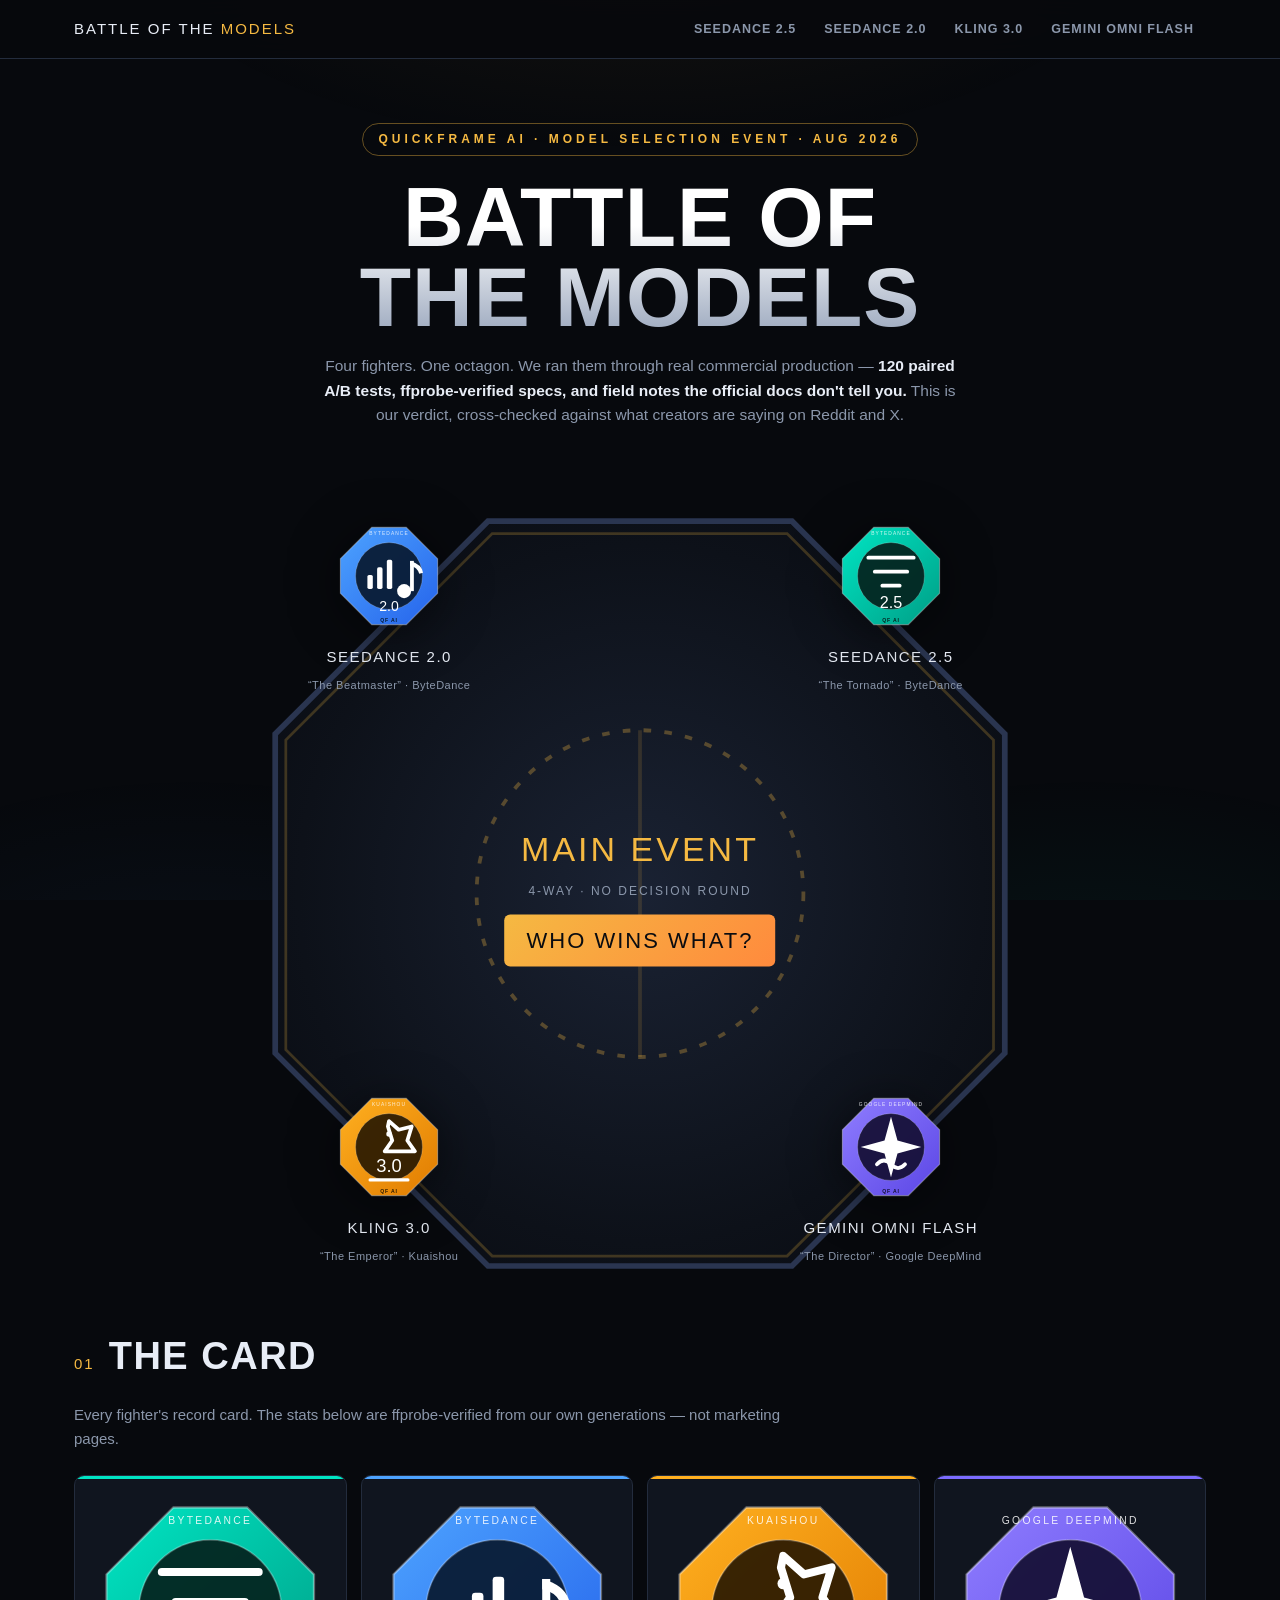
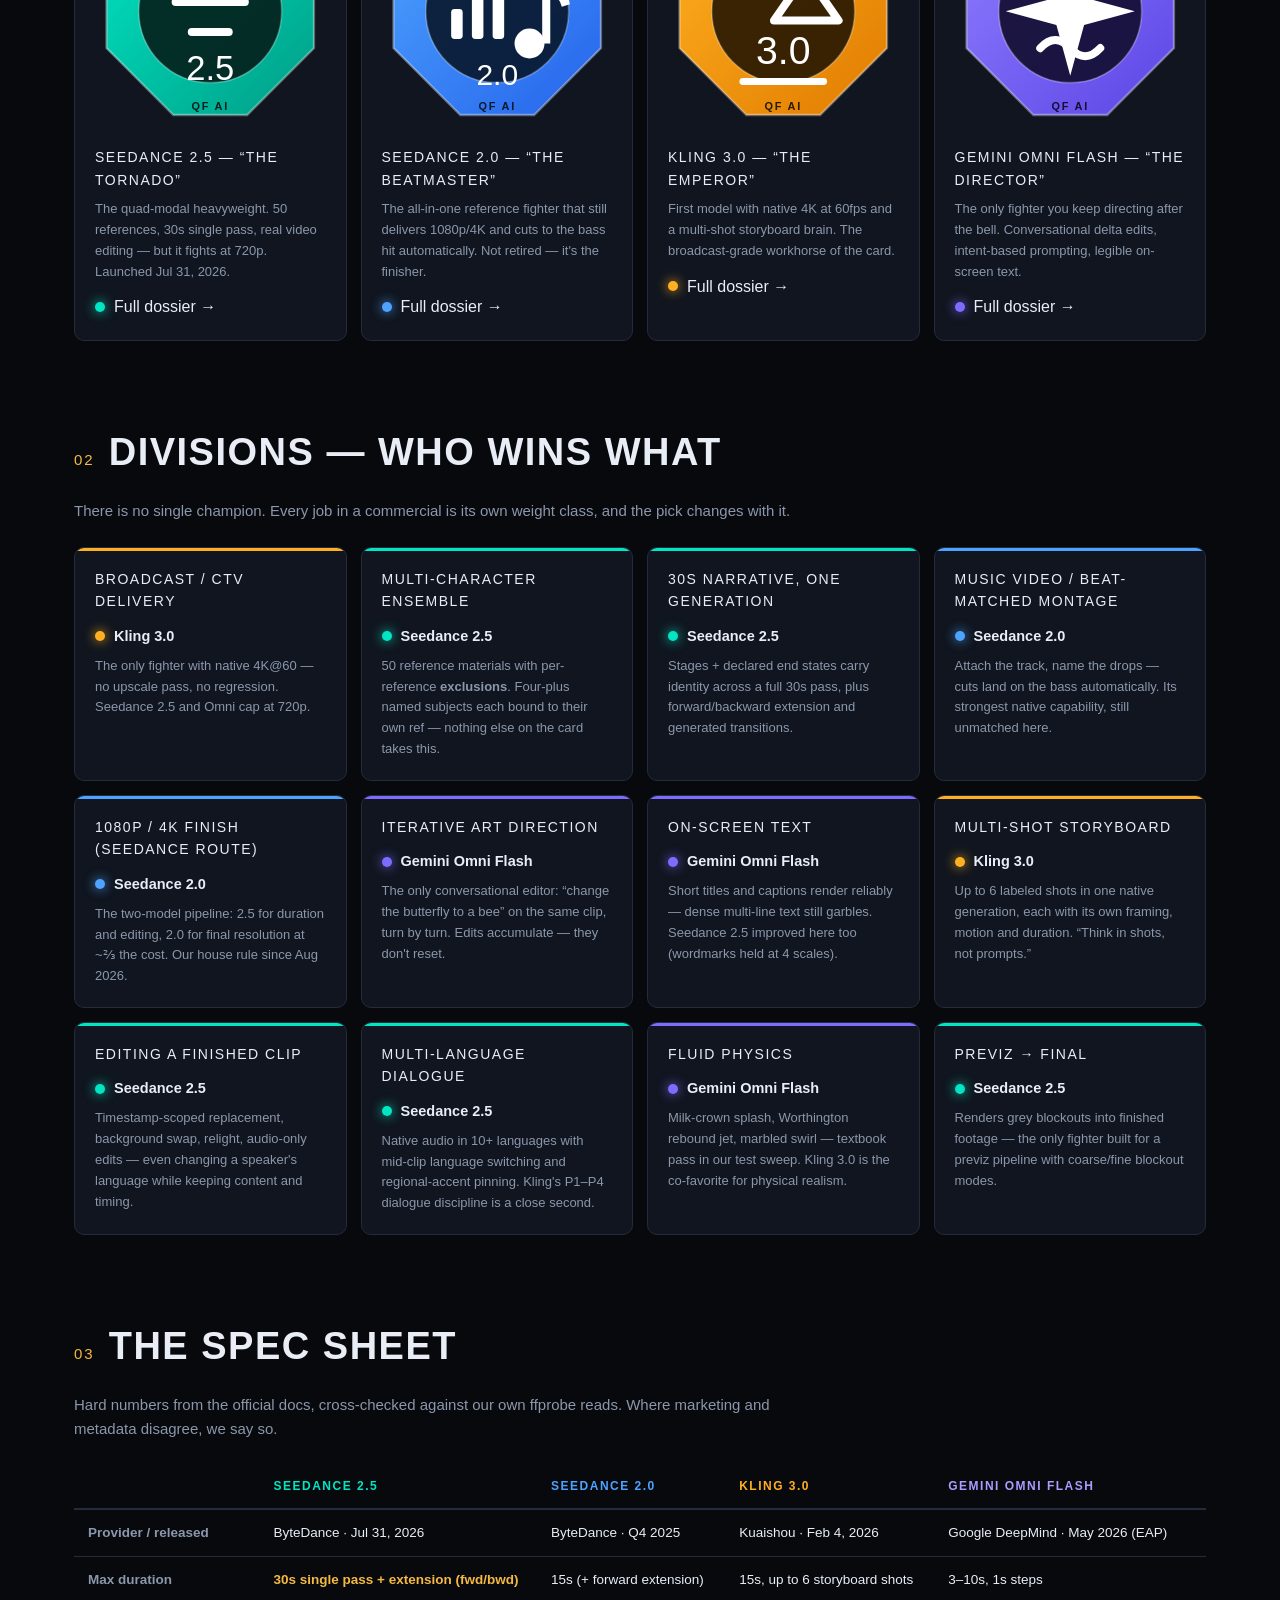
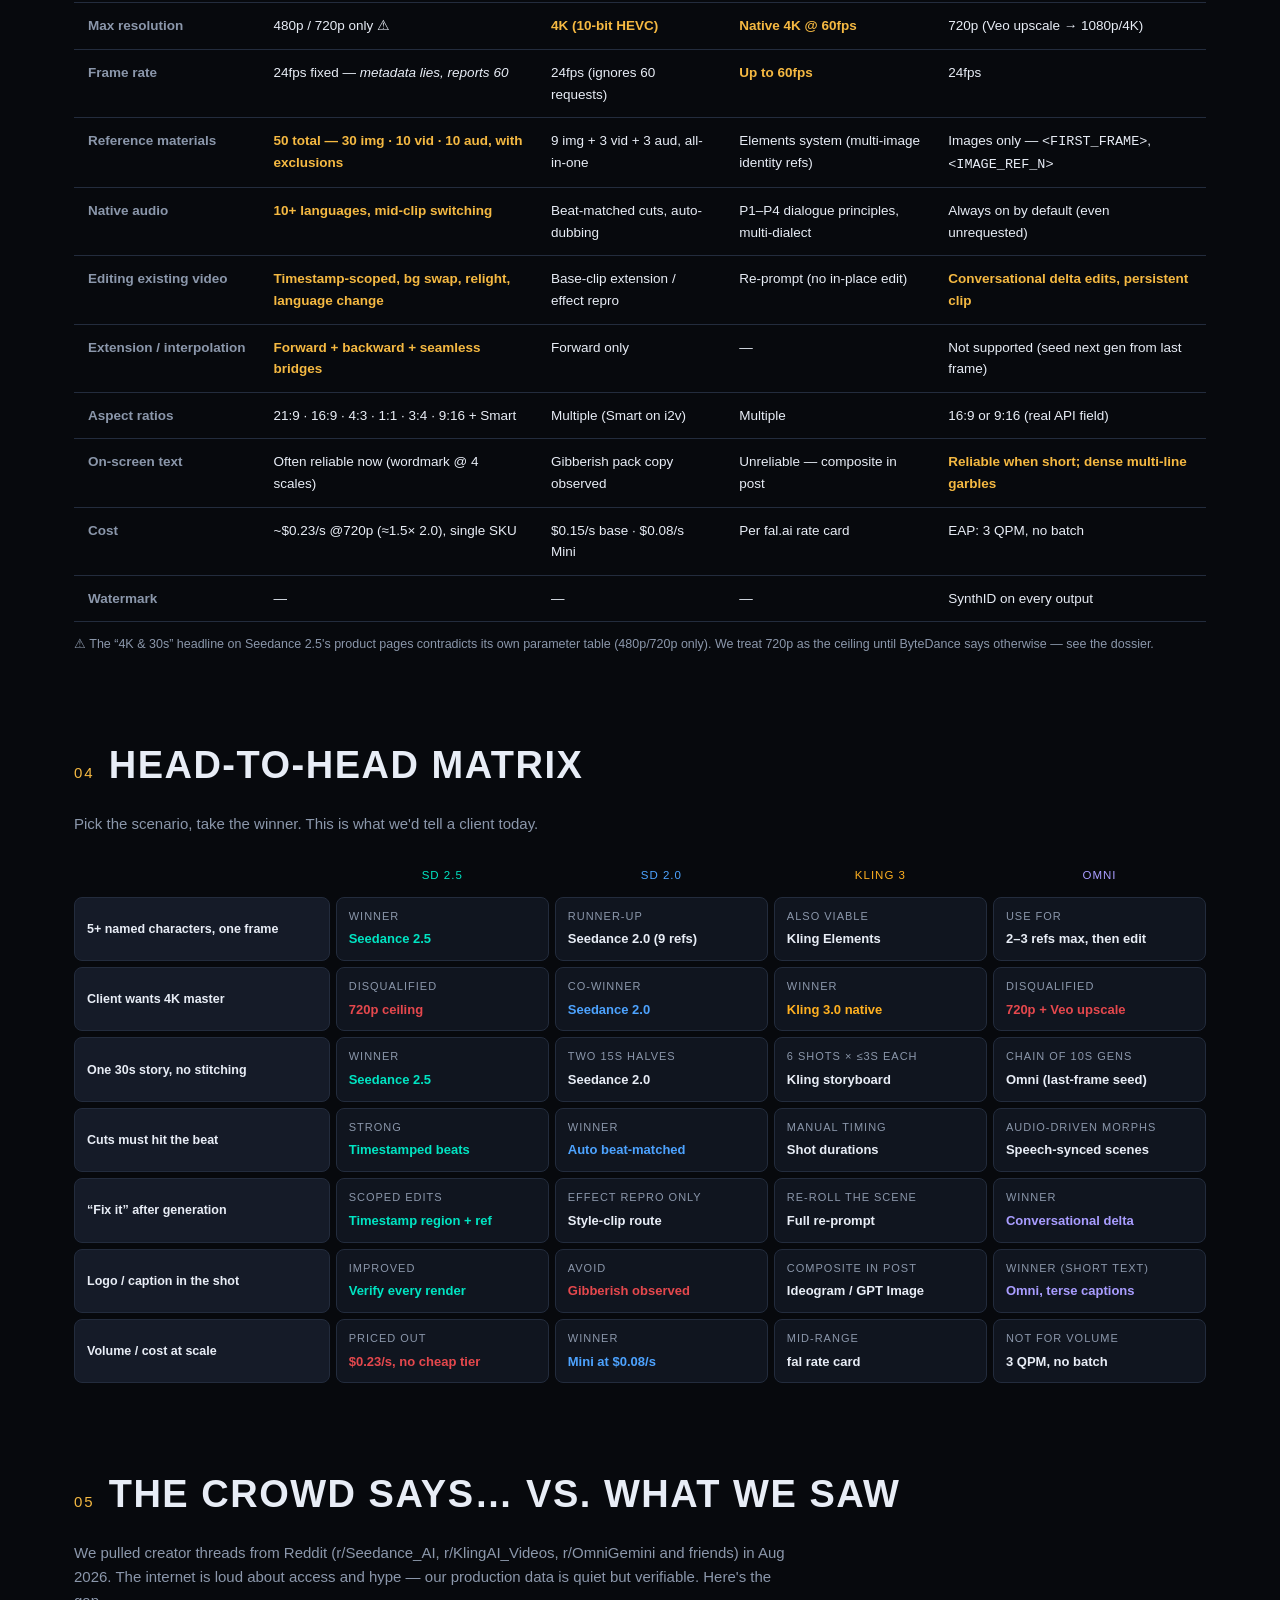
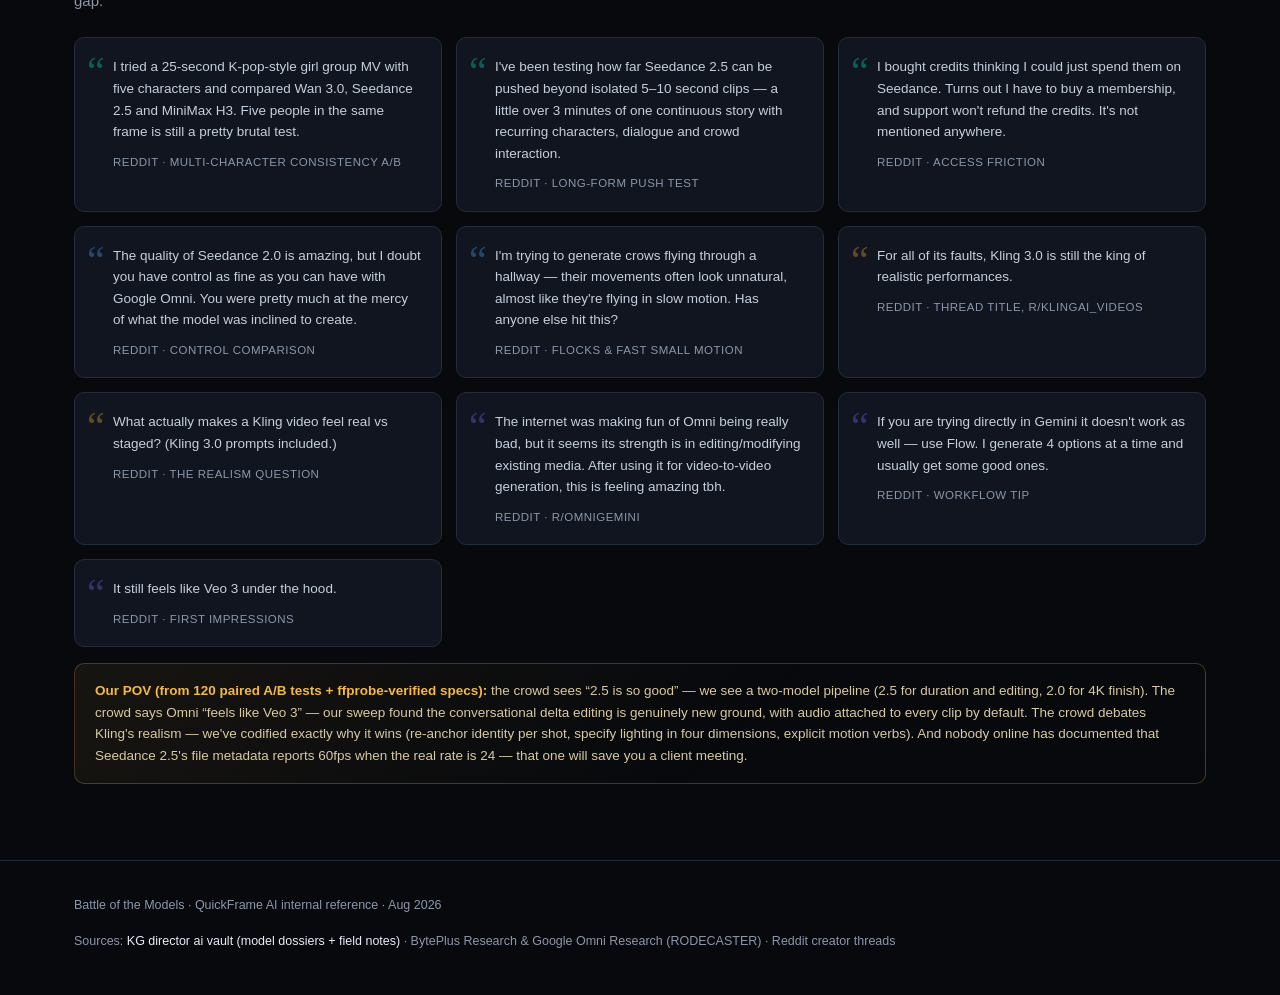
==== index.html @ ed826405 "Publish Battle of the Models site" ====
<!DOCTYPE html>
<html lang="en">
<head>
<meta charset="UTF-8">
<meta name="viewport" content="width=device-width, initial-scale=1.0">
<title>Battle of the Models — UFC Octagon Edition · QF AI</title>
<link rel="stylesheet" href="styles.css">
<script src="emblems.js"></script>
</head>
<body>

<nav class="topbar"><div class="wrap">
  <a class="brand" href="index.html">BATTLE OF THE <em>MODELS</em></a>
  <div class="topnav">
    <a class="f-sd25" href="seedance-25.html">Seedance 2.5</a>
    <a class="f-sd20" href="seedance-20.html">Seedance 2.0</a>
    <a class="f-kling" href="kling-3.html">Kling 3.0</a>
    <a class="f-omni" href="omni-flash.html">Gemini Omni Flash</a>
  </div>
</div></nav>

<header class="poster"><div class="wrap">
  <span class="kicker">QuickFrame AI · Model Selection Event · Aug 2026</span>
  <h1 class="poster-title">Battle of<br>the Models</h1>
  <p class="poster-sub">Four fighters. One octagon. We ran them through real commercial production —
  <b>120 paired A/B tests, ffprobe-verified specs, and field notes the official docs don't tell you.</b>
  This is our verdict, cross-checked against what creators are saying on Reddit and X.</p>
</div></header>

<!-- ═══ THE OCTAGON ═══ -->
<div class="wrap">
  <div class="octagon-stage">
    <svg class="oct" viewBox="0 0 400 408" xmlns="http://www.w3.org/2000/svg" aria-hidden="true">
      <defs>
        <radialGradient id="floor" cx="50%" cy="50%" r="60%">
          <stop offset="0%" stop-color="#1a2233"/>
          <stop offset="78%" stop-color="#0d1119"/>
          <stop offset="100%" stop-color="#0a0d14"/>
        </radialGradient>
      </defs>
      <polygon points="120,8 280,8 392,120 392,288 280,400 120,400 8,288 8,120" fill="url(#floor)" stroke="#2a3550" stroke-width="3"/>
      <polygon points="120,8 280,8 392,120 392,288 280,400 120,400 8,288 8,120" fill="none" stroke="rgba(245,185,66,.22)" stroke-width="1.5" transform="scale(.97) translate(6,7)"/>
      <circle cx="200" cy="204" r="86" fill="none" stroke="rgba(245,185,66,.30)" stroke-width="2" stroke-dasharray="4 7"/>
      <line x1="200" y1="118" x2="200" y2="290" stroke="rgba(245,185,66,.14)" stroke-width="2"/>
    </svg>

    <a class="fighter-slot slot-nw" href="seedance-20.html" style="--fc: var(--sd20)">
      <span class="emblem" data-emblem="sd20"></span>
      <span class="fname">Seedance 2.0</span><span class="fnick">“The Beatmaster” · ByteDance</span>
    </a>
    <a class="fighter-slot slot-ne" href="seedance-25.html" style="--fc: var(--sd25)">
      <span class="emblem" data-emblem="sd25"></span>
      <span class="fname">Seedance 2.5</span><span class="fnick">“The Tornado” · ByteDance</span>
    </a>
    <a class="fighter-slot slot-sw" href="kling-3.html" style="--fc: var(--kling)">
      <span class="emblem" data-emblem="kling"></span>
      <span class="fname">Kling 3.0</span><span class="fnick">“The Emperor” · Kuaishou</span>
    </a>
    <a class="fighter-slot slot-se" href="omni-flash.html" style="--fc: var(--omni)">
      <span class="emblem" data-emblem="omni"></span>
      <span class="fname">Gemini Omni Flash</span><span class="fnick">“The Director” · Google DeepMind</span>
    </a>

    <div class="center-card">
      <div class="cc-main">Main Event</div>
      <div class="cc-sub">4-way · no decision round</div>
      <span class="vs-badge">WHO WINS WHAT?</span>
    </div>
  </div>
</div>

<!-- ═══ THE CARD ═══ -->
<section id="card"><div class="wrap">
  <div class="sec-head"><span class="num">01</span><h2 class="sec-title">The Card</h2></div>
  <p class="sec-lede">Every fighter's record card. The stats below are ffprobe-verified from our own generations — not marketing pages.</p>
  <div class="div-grid mt-m">

    <a class="div-card" href="seedance-25.html" style="--fc: var(--sd25); text-decoration:none; color:inherit">
      <span class="emblem" data-emblem="sd25" style="width:74px"></span>
      <div class="div-name mt-s">Seedance 2.5 — “The Tornado”</div>
      <p>The quad-modal heavyweight. 50 references, 30s single pass, real video editing — but it fights at 720p. Launched Jul 31, 2026.</p>
      <div class="div-winner"><span class="dot"></span><span>Full dossier →</span></div>
    </a>

    <a class="div-card" href="seedance-20.html" style="--fc: var(--sd20); text-decoration:none; color:inherit">
      <span class="emblem" data-emblem="sd20" style="width:74px"></span>
      <div class="div-name mt-s">Seedance 2.0 — “The Beatmaster”</div>
      <p>The all-in-one reference fighter that still delivers 1080p/4K and cuts to the bass hit automatically. Not retired — it's the finisher.</p>
      <div class="div-winner"><span class="dot"></span><span>Full dossier →</span></div>
    </a>

    <a class="div-card" href="kling-3.html" style="--fc: var(--kling); text-decoration:none; color:inherit">
      <span class="emblem" data-emblem="kling" style="width:74px"></span>
      <div class="div-name mt-s">Kling 3.0 — “The Emperor”</div>
      <p>First model with native 4K at 60fps and a multi-shot storyboard brain. The broadcast-grade workhorse of the card.</p>
      <div class="div-winner"><span class="dot"></span><span>Full dossier →</span></div>
    </a>

    <a class="div-card" href="omni-flash.html" style="--fc: var(--omni); text-decoration:none; color:inherit">
      <span class="emblem" data-emblem="omni" style="width:74px"></span>
      <div class="div-name mt-s">Gemini Omni Flash — “The Director”</div>
      <p>The only fighter you keep directing after the bell. Conversational delta edits, intent-based prompting, legible on-screen text.</p>
      <div class="div-winner"><span class="dot"></span><span>Full dossier →</span></div>
    </a>

  </div>
</div></section>

<!-- ═══ DIVISIONS ═══ -->
<section id="divisions"><div class="wrap">
  <div class="sec-head"><span class="num">02</span><h2 class="sec-title">Divisions — Who Wins What</h2></div>
  <p class="sec-lede">There is no single champion. Every job in a commercial is its own weight class, and the pick changes with it.</p>
  <div class="div-grid mt-m">

    <div class="div-card" style="--fc: var(--kling)">
      <div class="div-name">Broadcast / CTV Delivery</div>
      <div class="div-winner"><span class="dot"></span><a href="kling-3.html">Kling 3.0</a></div>
      <p>The only fighter with native 4K@60 — no upscale pass, no regression. Seedance 2.5 and Omni cap at 720p.</p>
    </div>

    <div class="div-card" style="--fc: var(--sd25)">
      <div class="div-name">Multi-Character Ensemble</div>
      <div class="div-winner"><span class="dot"></span><a href="seedance-25.html">Seedance 2.5</a></div>
      <p>50 reference materials with per-reference <b>exclusions</b>. Four-plus named subjects each bound to their own ref — nothing else on the card takes this.</p>
    </div>

    <div class="div-card" style="--fc: var(--sd25)">
      <div class="div-name">30s Narrative, One Generation</div>
      <div class="div-winner"><span class="dot"></span><a href="seedance-25.html">Seedance 2.5</a></div>
      <p>Stages + declared end states carry identity across a full 30s pass, plus forward/backward extension and generated transitions.</p>
    </div>

    <div class="div-card" style="--fc: var(--sd20)">
      <div class="div-name">Music Video / Beat-Matched Montage</div>
      <div class="div-winner"><span class="dot"></span><a href="seedance-20.html">Seedance 2.0</a></div>
      <p>Attach the track, name the drops — cuts land on the bass automatically. Its strongest native capability, still unmatched here.</p>
    </div>

    <div class="div-card" style="--fc: var(--sd20)">
      <div class="div-name">1080p / 4K Finish (Seedance route)</div>
      <div class="div-winner"><span class="dot"></span><a href="seedance-20.html">Seedance 2.0</a></div>
      <p>The two-model pipeline: 2.5 for duration and editing, 2.0 for final resolution at ~⅔ the cost. Our house rule since Aug 2026.</p>
    </div>

    <div class="div-card" style="--fc: var(--omni)">
      <div class="div-name">Iterative Art Direction</div>
      <div class="div-winner"><span class="dot"></span><a href="omni-flash.html">Gemini Omni Flash</a></div>
      <p>The only conversational editor: “change the butterfly to a bee” on the same clip, turn by turn. Edits accumulate — they don't reset.</p>
    </div>

    <div class="div-card" style="--fc: var(--omni)">
      <div class="div-name">On-Screen Text</div>
      <div class="div-winner"><span class="dot"></span><a href="omni-flash.html">Gemini Omni Flash</a></div>
      <p>Short titles and captions render reliably — dense multi-line text still garbles. Seedance 2.5 improved here too (wordmarks held at 4 scales).</p>
    </div>

    <div class="div-card" style="--fc: var(--kling)">
      <div class="div-name">Multi-Shot Storyboard</div>
      <div class="div-winner"><span class="dot"></span><a href="kling-3.html">Kling 3.0</a></div>
      <p>Up to 6 labeled shots in one native generation, each with its own framing, motion and duration. “Think in shots, not prompts.”</p>
    </div>

    <div class="div-card" style="--fc: var(--sd25)">
      <div class="div-name">Editing a Finished Clip</div>
      <div class="div-winner"><span class="dot"></span><a href="seedance-25.html">Seedance 2.5</a></div>
      <p>Timestamp-scoped replacement, background swap, relight, audio-only edits — even changing a speaker's language while keeping content and timing.</p>
    </div>

    <div class="div-card" style="--fc: var(--sd25)">
      <div class="div-name">Multi-Language Dialogue</div>
      <div class="div-winner"><span class="dot"></span><a href="seedance-25.html">Seedance 2.5</a></div>
      <p>Native audio in 10+ languages with mid-clip language switching and regional-accent pinning. Kling's P1–P4 dialogue discipline is a close second.</p>
    </div>

    <div class="div-card" style="--fc: var(--omni)">
      <div class="div-name">Fluid Physics</div>
      <div class="div-winner"><span class="dot"></span><a href="omni-flash.html">Gemini Omni Flash</a></div>
      <p>Milk-crown splash, Worthington rebound jet, marbled swirl — textbook pass in our test sweep. Kling 3.0 is the co-favorite for physical realism.</p>
    </div>

    <div class="div-card" style="--fc: var(--sd25)">
      <div class="div-name">Previz → Final</div>
      <div class="div-winner"><span class="dot"></span><a href="seedance-25.html">Seedance 2.5</a></div>
      <p>Renders grey blockouts into finished footage — the only fighter built for a previz pipeline with coarse/fine blockout modes.</p>
    </div>

  </div>
</div></section>

<!-- ═══ SPEC SHEET ═══ -->
<section id="specs"><div class="wrap">
  <div class="sec-head"><span class="num">03</span><h2 class="sec-title">The Spec Sheet</h2></div>
  <p class="sec-lede">Hard numbers from the official docs, cross-checked against our own ffprobe reads. Where marketing and metadata disagree, we say so.</p>
  <div style="overflow-x:auto" class="mt-m">
  <table class="spec-table">
    <thead><tr>
      <th></th>
      <th><a href="seedance-25.html" style="color:var(--sd25)">Seedance 2.5</a></th>
      <th><a href="seedance-20.html" style="color:var(--sd20)">Seedance 2.0</a></th>
      <th><a href="kling-3.html" style="color:var(--kling)">Kling 3.0</a></th>
      <th><a href="omni-flash.html" style="color:#a99dff">Gemini Omni Flash</a></th>
    </tr></thead>
    <tbody>
      <tr><td>Provider / released</td><td>ByteDance · Jul 31, 2026</td><td>ByteDance · Q4 2025</td><td>Kuaishou · Feb 4, 2026</td><td>Google DeepMind · May 2026 (EAP)</td></tr>
      <tr><td>Max duration</td><td class="win">30s single pass + extension (fwd/bwd)</td><td>15s (+ forward extension)</td><td>15s, up to 6 storyboard shots</td><td>3–10s, 1s steps</td></tr>
      <tr><td>Max resolution</td><td>480p / 720p only ⚠</td><td class="win">4K (10-bit HEVC)</td><td class="win">Native 4K @ 60fps</td><td>720p (Veo upscale → 1080p/4K)</td></tr>
      <tr><td>Frame rate</td><td>24fps fixed — <i>metadata lies, reports 60</i></td><td>24fps (ignores 60 requests)</td><td class="win">Up to 60fps</td><td>24fps</td></tr>
      <tr><td>Reference materials</td><td class="win">50 total — 30 img · 10 vid · 10 aud, with exclusions</td><td>9 img + 3 vid + 3 aud, all-in-one</td><td>Elements system (multi-image identity refs)</td><td>Images only — <code>&lt;FIRST_FRAME&gt;</code>, <code>&lt;IMAGE_REF_N&gt;</code></td></tr>
      <tr><td>Native audio</td><td class="win">10+ languages, mid-clip switching</td><td>Beat-matched cuts, auto-dubbing</td><td>P1–P4 dialogue principles, multi-dialect</td><td>Always on by default (even unrequested)</td></tr>
      <tr><td>Editing existing video</td><td class="win">Timestamp-scoped, bg swap, relight, language change</td><td>Base-clip extension / effect repro</td><td>Re-prompt (no in-place edit)</td><td class="win">Conversational delta edits, persistent clip</td></tr>
      <tr><td>Extension / interpolation</td><td class="win">Forward + backward + seamless bridges</td><td>Forward only</td><td>—</td><td>Not supported (seed next gen from last frame)</td></tr>
      <tr><td>Aspect ratios</td><td>21:9 · 16:9 · 4:3 · 1:1 · 3:4 · 9:16 + Smart</td><td>Multiple (Smart on i2v)</td><td>Multiple</td><td>16:9 or 9:16 (real API field)</td></tr>
      <tr><td>On-screen text</td><td>Often reliable now (wordmark @ 4 scales)</td><td>Gibberish pack copy observed</td><td>Unreliable — composite in post</td><td class="win">Reliable when short; dense multi-line garbles</td></tr>
      <tr><td>Cost</td><td>~$0.23/s @720p (≈1.5× 2.0), single SKU</td><td>$0.15/s base · $0.08/s Mini</td><td>Per fal.ai rate card</td><td>EAP: 3 QPM, no batch</td></tr>
      <tr><td>Watermark</td><td>—</td><td>—</td><td>—</td><td>SynthID on every output</td></tr>
    </tbody>
  </table>
  </div>
  <p class="small mt-s">⚠ The “4K &amp; 30s” headline on Seedance 2.5's product pages contradicts its own parameter table (480p/720p only). We treat 720p as the ceiling until ByteDance says otherwise — see the dossier.</p>
</div></section>

<!-- ═══ HEAD-TO-HEAD ═══ -->
<section id="h2h"><div class="wrap">
  <div class="sec-head"><span class="num">04</span><h2 class="sec-title">Head-to-Head Matrix</h2></div>
  <p class="sec-lede">Pick the scenario, take the winner. This is what we'd tell a client today.</p>
  <div class="matrix mt-m">
    <div class="m-cell m-head"></div>
    <div class="m-cell m-head" style="color:var(--sd25)">SD 2.5</div>
    <div class="m-cell m-head" style="color:var(--sd20)">SD 2.0</div>
    <div class="m-cell m-head" style="color:var(--kling)">Kling 3</div>
    <div class="m-cell m-head" style="color:#a99dff">Omni</div>

    <div class="m-cell m-rowhead">5+ named characters, one frame</div>
    <div class="m-cell"><div class="m-label">Winner</div><div class="m-pick" style="color:var(--sd25)">Seedance 2.5</div></div>
    <div class="m-cell"><div class="m-label">Runner-up</div><div class="m-pick">Seedance 2.0 (9 refs)</div></div>
    <div class="m-cell"><div class="m-label">Also viable</div><div class="m-pick">Kling Elements</div></div>
    <div class="m-cell"><div class="m-label">Use for</div><div class="m-pick">2–3 refs max, then edit</div></div>

    <div class="m-cell m-rowhead">Client wants 4K master</div>
    <div class="m-cell"><div class="m-label">Disqualified</div><div class="m-pick" style="color:#e5484d">720p ceiling</div></div>
    <div class="m-cell"><div class="m-label">Co-winner</div><div class="m-pick" style="color:var(--sd20)">Seedance 2.0</div></div>
    <div class="m-cell"><div class="m-label">Winner</div><div class="m-pick" style="color:var(--kling)">Kling 3.0 native</div></div>
    <div class="m-cell"><div class="m-label">Disqualified</div><div class="m-pick" style="color:#e5484d">720p + Veo upscale</div></div>

    <div class="m-cell m-rowhead">One 30s story, no stitching</div>
    <div class="m-cell"><div class="m-label">Winner</div><div class="m-pick" style="color:var(--sd25)">Seedance 2.5</div></div>
    <div class="m-cell"><div class="m-label">Two 15s halves</div><div class="m-pick">Seedance 2.0</div></div>
    <div class="m-cell"><div class="m-label">6 shots × ≤3s each</div><div class="m-pick">Kling storyboard</div></div>
    <div class="m-cell"><div class="m-label">Chain of 10s gens</div><div class="m-pick">Omni (last-frame seed)</div></div>

    <div class="m-cell m-rowhead">Cuts must hit the beat</div>
    <div class="m-cell"><div class="m-label">Strong</div><div class="m-pick" style="color:var(--sd25)">Timestamped beats</div></div>
    <div class="m-cell"><div class="m-label">Winner</div><div class="m-pick" style="color:var(--sd20)">Auto beat-matched</div></div>
    <div class="m-cell"><div class="m-label">Manual timing</div><div class="m-pick">Shot durations</div></div>
    <div class="m-cell"><div class="m-label">Audio-driven morphs</div><div class="m-pick">Speech-synced scenes</div></div>

    <div class="m-cell m-rowhead">“Fix it” after generation</div>
    <div class="m-cell"><div class="m-label">Scoped edits</div><div class="m-pick" style="color:var(--sd25)">Timestamp region + ref</div></div>
    <div class="m-cell"><div class="m-label">Effect repro only</div><div class="m-pick">Style-clip route</div></div>
    <div class="m-cell"><div class="m-label">Re-roll the scene</div><div class="m-pick">Full re-prompt</div></div>
    <div class="m-cell"><div class="m-label">Winner</div><div class="m-pick" style="color:#a99dff">Conversational delta</div></div>

    <div class="m-cell m-rowhead">Logo / caption in the shot</div>
    <div class="m-cell"><div class="m-label">Improved</div><div class="m-pick" style="color:var(--sd25)">Verify every render</div></div>
    <div class="m-cell"><div class="m-label">Avoid</div><div class="m-pick" style="color:#e5484d">Gibberish observed</div></div>
    <div class="m-cell"><div class="m-label">Composite in post</div><div class="m-pick">Ideogram / GPT Image</div></div>
    <div class="m-cell"><div class="m-label">Winner (short text)</div><div class="m-pick" style="color:#a99dff">Omni, terse captions</div></div>

    <div class="m-cell m-rowhead">Volume / cost at scale</div>
    <div class="m-cell"><div class="m-label">Priced out</div><div class="m-pick" style="color:#e5484d">$0.23/s, no cheap tier</div></div>
    <div class="m-cell"><div class="m-label">Winner</div><div class="m-pick" style="color:var(--sd20)">Mini at $0.08/s</div></div>
    <div class="m-cell"><div class="m-label">Mid-range</div><div class="m-pick">fal rate card</div></div>
    <div class="m-cell"><div class="m-label">Not for volume</div><div class="m-pick">3 QPM, no batch</div></div>
  </div>
</div></section>

<!-- ═══ COMMUNITY CORNER ═══ -->
<section id="community"><div class="wrap">
  <div class="sec-head"><span class="num">05</span><h2 class="sec-title">The Crowd Says… vs. What We Saw</h2></div>
  <p class="sec-lede">We pulled creator threads from Reddit (r/Seedance_AI, r/KlingAI_Videos, r/OmniGemini and friends) in Aug 2026.
  The internet is loud about access and hype — our production data is quiet but verifiable. Here's the gap.</p>

  <div class="quotes mt-m">
    <div class="quote" style="--fc: var(--sd25)">
      <p>I tried a 25-second K-pop-style girl group MV with five characters and compared Wan 3.0, Seedance 2.5 and MiniMax H3. Five people in the same frame is still a pretty brutal test.</p>
      <footer>Reddit · multi-character consistency A/B</footer>
    </div>
    <div class="quote" style="--fc: var(--sd25)">
      <p>I've been testing how far Seedance 2.5 can be pushed beyond isolated 5–10 second clips — a little over 3 minutes of one continuous story with recurring characters, dialogue and crowd interaction.</p>
      <footer>Reddit · long-form push test</footer>
    </div>
    <div class="quote" style="--fc: var(--sd25)">
      <p>I bought credits thinking I could just spend them on Seedance. Turns out I have to buy a membership, and support won't refund the credits. It's not mentioned anywhere.</p>
      <footer>Reddit · access friction</footer>
    </div>
    <div class="quote" style="--fc: var(--sd20)">
      <p>The quality of Seedance 2.0 is amazing, but I doubt you have control as fine as you can have with Google Omni. You were pretty much at the mercy of what the model was inclined to create.</p>
      <footer>Reddit · control comparison</footer>
    </div>
    <div class="quote" style="--fc: var(--sd20)">
      <p>I'm trying to generate crows flying through a hallway — their movements often look unnatural, almost like they're flying in slow motion. Has anyone else hit this?</p>
      <footer>Reddit · flocks &amp; fast small motion</footer>
    </div>
    <div class="quote" style="--fc: var(--kling)">
      <p>For all of its faults, Kling 3.0 is still the king of realistic performances.</p>
      <footer>Reddit · thread title, r/KlingAI_Videos</footer>
    </div>
    <div class="quote" style="--fc: var(--kling)">
      <p>What actually makes a Kling video feel real vs staged? (Kling 3.0 prompts included.)</p>
      <footer>Reddit · the realism question</footer>
    </div>
    <div class="quote" style="--fc: var(--omni)">
      <p>The internet was making fun of Omni being really bad, but it seems its strength is in editing/modifying existing media. After using it for video-to-video generation, this is feeling amazing tbh.</p>
      <footer>Reddit · r/OmniGemini</footer>
    </div>
    <div class="quote" style="--fc: var(--omni)">
      <p>If you are trying directly in Gemini it doesn't work as well — use Flow. I generate 4 options at a time and usually get some good ones.</p>
      <footer>Reddit · workflow tip</footer>
    </div>
    <div class="quote" style="--fc: var(--omni)">
      <p>It still feels like Veo 3 under the hood.</p>
      <footer>Reddit · first impressions</footer>
    </div>
  </div>

  <div class="pov-note">
    <b>Our POV (from 120 paired A/B tests + ffprobe-verified specs):</b> the crowd sees “2.5 is so good” — we see a
    two-model pipeline (2.5 for duration and editing, 2.0 for 4K finish). The crowd says Omni “feels like Veo 3” — our sweep found
    the conversational delta editing is genuinely new ground, with audio attached to every clip by default. The crowd debates Kling's
    realism — we've codified exactly why it wins (re-anchor identity per shot, specify lighting in four dimensions, explicit motion verbs).
    And nobody online has documented that Seedance 2.5's file metadata reports 60fps when the real rate is 24 — that one will save you a client meeting.
  </div>
</div></section>

<footer class="site"><div class="wrap">
  <span>Battle of the Models · QuickFrame AI internal reference · Aug 2026</span>
  <span>Sources: <a href="index.html#specs">KG director ai vault (model dossiers + field notes)</a> · BytePlus Research &amp; Google Omni Research (RODECASTER) · Reddit creator threads</span>
</div></footer>

</body>
</html>
---- styles.css ----
/* ═══════════════════════════════════════════════════════════════
   BATTLE OF THE MODELS — UFC Octagon Edition
   Theme: dark arena, neon fighter colors, condensed poster type
   ═══════════════════════════════════════════════════════════════ */

:root {
  --bg: #07090d;
  --bg-2: #0c1017;
  --panel: #10151f;
  --panel-2: #151b28;
  --line: #232c3d;
  --text: #e8edf6;
  --muted: #8b97ab;
  --gold: #f5b942;
  --red: #e5484d;

  /* fighter colors */
  --sd25: #00e5c3;   /* seedance 2.5 — teal */
  --sd20: #4da3ff;   /* seedance 2.0 — blue */
  --kling: #ffb020;  /* kling 3.0 — gold */
  --omni: #7c6cff;   /* gemini omni flash — violet (google gradient) */

  --font-display: "Arial Black", "Helvetica Neue", Impact, sans-serif;
  --font-body: -apple-system, BlinkMacSystemFont, "Segoe UI", Roboto, Helvetica, Arial, sans-serif;
  --font-mono: "SF Mono", ui-monospace, Menlo, Consolas, monospace;
}

* { margin: 0; padding: 0; box-sizing: border-box; }

html { scroll-behavior: smooth; }

body {
  background: var(--bg);
  color: var(--text);
  font-family: var(--font-body);
  line-height: 1.6;
  overflow-x: hidden;
}

/* arena floor glow */
body::before {
  content: "";
  position: fixed;
  inset: 0;
  background:
    radial-gradient(ellipse 70% 45% at 50% -10%, rgba(245, 185, 66, 0.07), transparent 60%),
    radial-gradient(ellipse 55% 40% at 85% 110%, rgba(0, 229, 195, 0.05), transparent 60%),
    radial-gradient(ellipse 55% 40% at 15% 110%, rgba(77, 163, 255, 0.05), transparent 60%);
  pointer-events: none;
  z-index: 0;
}

.wrap { position: relative; z-index: 1; max-width: 1180px; margin: 0 auto; padding: 0 24px; }

/* ── top bar ─────────────────────────────────────────────── */
.topbar {
  position: sticky; top: 0; z-index: 50;
  background: rgba(7, 9, 13, 0.88);
  backdrop-filter: blur(12px);
  border-bottom: 1px solid var(--line);
}
.topbar .wrap { display: flex; align-items: center; gap: 18px; height: 58px; }
.brand {
  font-family: var(--font-display);
  font-size: 15px; letter-spacing: 2px; text-transform: uppercase;
  color: var(--text); text-decoration: none; white-space: nowrap;
}
.brand em { color: var(--gold); font-style: normal; }
.topnav { display: flex; gap: 4px; margin-left: auto; flex-wrap: wrap; }
.topnav a {
  color: var(--muted); text-decoration: none; font-size: 12.5px; font-weight: 600;
  letter-spacing: 1px; text-transform: uppercase; padding: 7px 12px; border-radius: 4px;
  transition: color .15s, background .15s;
}
.topnav a:hover { color: var(--text); background: var(--panel-2); }
.topnav a.f-sd25:hover { color: var(--sd25); }
.topnav a.f-sd20:hover { color: var(--sd20); }
.topnav a.f-kling:hover { color: var(--kling); }
.topnav a.f-omni:hover { color: var(--omni); }

/* ── hero / poster ───────────────────────────────────────── */
.poster { padding: 64px 0 30px; text-align: center; }
.kicker {
  display: inline-block; font-size: 12px; font-weight: 700; letter-spacing: 4px;
  text-transform: uppercase; color: var(--gold);
  border: 1px solid rgba(245, 185, 66, .4); padding: 6px 16px; border-radius: 999px;
  margin-bottom: 22px;
}
h1.poster-title {
  font-family: var(--font-display);
  font-size: clamp(40px, 7.5vw, 84px);
  line-height: 0.95; letter-spacing: 1px; text-transform: uppercase;
  background: linear-gradient(180deg, #ffffff 30%, #9aa7bd 100%);
  -webkit-background-clip: text; background-clip: text; color: transparent;
}
.poster-sub { margin-top: 16px; color: var(--muted); font-size: 15.5px; max-width: 640px; margin-left: auto; margin-right: auto; }
.poster-sub b { color: var(--text); }

/* ── octagon ─────────────────────────────────────────────── */
.octagon-stage { position: relative; margin: 48px auto 10px; max-width: 760px; aspect-ratio: 1/1.02; }
.octagon-stage svg.oct { position: absolute; inset: 0; width: 100%; height: 100%; }
.fighter-slot {
  position: absolute; width: 34%; display: flex; flex-direction: column; align-items: center; gap: 8px;
  text-decoration: none; color: var(--text);
}
.fighter-slot .emblem {
  width: clamp(74px, 12vw, 108px); height: auto; display: block;
  filter: drop-shadow(0 6px 24px rgba(0,0,0,.55));
  transition: transform .2s ease, filter .2s ease;
}
.fighter-slot:hover .emblem { transform: scale(1.08) translateY(-3px); filter: drop-shadow(0 10px 34px var(--slot-glow)); }
.fighter-slot .fname { font-family: var(--font-display); font-size: clamp(11px, 1.7vw, 15px); letter-spacing: 1.5px; text-transform: uppercase; }
.fighter-slot .fnick { font-size: 11px; color: var(--muted); letter-spacing: .5px; }
.slot-ne { top: 2%; right: 0; --slot-glow: rgba(0,229,195,.45); }
.slot-nw { top: 2%; left: 0; --slot-glow: rgba(77,163,255,.45); }
.slot-se { bottom: 2%; right: 0; --slot-glow: rgba(124,108,255,.45); }
.slot-sw { bottom: 2%; left: 0; --slot-glow: rgba(255,176,32,.45); }

.center-card {
  position: absolute; top: 50%; left: 50%; transform: translate(-50%, -50%);
  text-align: center; width: 46%;
}
.center-card .cc-main { font-family: var(--font-display); font-size: clamp(20px, 3.4vw, 34px); letter-spacing: 3px; color: var(--gold); text-transform: uppercase; }
.center-card .cc-sub { margin-top: 6px; font-size: 12px; letter-spacing: 2px; color: var(--muted); text-transform: uppercase; }
.vs-badge {
  display: inline-block; margin-top: 14px; padding: 8px 22px; border-radius: 6px;
  font-family: var(--font-display); font-size: clamp(15px, 2.4vw, 22px); letter-spacing: 2px;
  color: #0a0c10; background: linear-gradient(135deg, var(--gold), #ff8a3d);
}

/* ── sections ────────────────────────────────────────────── */
section { padding: 46px 0; }
.sec-head { display: flex; align-items: baseline; gap: 14px; margin-bottom: 26px; }
.sec-head .num { font-family: var(--font-display); color: var(--gold); font-size: 15px; letter-spacing: 2px; }
h2.sec-title { font-family: var(--font-display); font-size: clamp(24px, 3.6vw, 38px); text-transform: uppercase; letter-spacing: 1.5px; line-height: 1.05; }
.sec-lede { color: var(--muted); margin-top: 10px; max-width: 720px; font-size: 15px; }

/* ── divisions (best-for) cards ──────────────────────────── */
.div-grid { display: grid; grid-template-columns: repeat(auto-fit, minmax(255px, 1fr)); gap: 14px; }
.div-card {
  background: var(--panel); border: 1px solid var(--line); border-radius: 10px; padding: 20px;
  position: relative; overflow: hidden; transition: transform .15s ease, border-color .15s ease;
}
.div-card:hover { transform: translateY(-3px); }
.div-card::before { content: ""; position: absolute; top: 0; left: 0; right: 0; height: 3px; background: var(--fc); }
.div-card .div-name { font-family: var(--font-display); font-size: 14px; letter-spacing: 1.5px; text-transform: uppercase; margin-bottom: 8px; }
.div-card .div-winner { display: flex; align-items: center; gap: 9px; margin-top: 12px; }
.div-card .div-winner .dot { width: 10px; height: 10px; border-radius: 50%; background: var(--fc); box-shadow: 0 0 12px var(--fc); flex: none; }
.div-card .div-winner a { color: var(--text); text-decoration: none; font-weight: 700; font-size: 14.5px; }
.div-card .div-winner a:hover { color: var(--fc); }
.div-card p { font-size: 13px; color: var(--muted); margin-top: 8px; }

/* ── spec table ──────────────────────────────────────────── */
.spec-table { width: 100%; border-collapse: collapse; font-size: 13.5px; }
.spec-table th, .spec-table td { padding: 12px 14px; text-align: left; border-bottom: 1px solid var(--line); vertical-align: top; }
.spec-table thead th {
  font-family: var(--font-display); font-size: 12px; letter-spacing: 1.5px; text-transform: uppercase;
  color: var(--muted); border-bottom: 2px solid var(--line); white-space: nowrap;
}
.spec-table thead th a { color: inherit; text-decoration: none; }
.spec-table thead th a:hover { color: var(--text); }
.spec-table tbody tr { transition: background .12s; }
.spec-table tbody tr:hover { background: rgba(255,255,255,.025); }
.spec-table td:first-child { color: var(--muted); font-weight: 600; white-space: nowrap; }
.spec-table .win { color: var(--gold); font-weight: 700; }
.spec-table .dim { color: #5c6878; }
.tag { display: inline-block; font-size: 11px; font-weight: 700; letter-spacing: .5px; padding: 2px 9px; border-radius: 999px; margin: 1px 3px 1px 0; }
.tag.teal { background: rgba(0,229,195,.12); color: var(--sd25); }
.tag.blue { background: rgba(77,163,255,.12); color: var(--sd20); }
.tag.gold { background: rgba(255,176,32,.12); color: var(--kling); }
.tag.violet { background: rgba(124,108,255,.14); color: #a99dff; }

/* ── head-to-head matrix ─────────────────────────────────── */
.matrix { display: grid; grid-template-columns: 1.2fr repeat(4, 1fr); gap: 6px; font-size: 12.5px; }
.matrix .m-cell { background: var(--panel); border: 1px solid var(--line); border-radius: 8px; padding: 10px 12px; min-height: 64px; }
.matrix .m-head { display: flex; align-items: center; justify-content: center; font-family: var(--font-display); letter-spacing: 1px; text-transform: uppercase; font-size: 11.5px; background: transparent; border: none; color: var(--muted); min-height: auto; padding: 6px; }
.matrix .m-rowhead { display: flex; align-items: center; font-weight: 700; background: var(--panel-2); }
.matrix .m-cell .m-label { color: var(--muted); font-size: 11px; text-transform: uppercase; letter-spacing: 1px; margin-bottom: 4px; }
.matrix .m-cell .m-pick { font-weight: 700; font-size: 13px; }
.matrix .m-cell.self { background: transparent; border-style: dashed; color: var(--muted); display: flex; align-items: center; justify-content: center; font-size: 11px; letter-spacing: 2px; }

/* ── fighter page header ─────────────────────────────────── */
.fighter-hero { padding: 56px 0 30px; border-bottom: 1px solid var(--line); background:
  radial-gradient(ellipse 60% 90% at 20% 0%, var(--fh-glow), transparent 70%); }
.fighter-hero .wrap { display: flex; gap: clamp(24px, 5vw, 56px); align-items: center; flex-wrap: wrap; }
.fighter-hero .emblem-big { width: clamp(130px, 20vw, 190px); height: auto; filter: drop-shadow(0 12px 40px var(--fh-glow)); flex: none; }
.fighter-id { flex: 1; min-width: 260px; }
.fighter-id .alias { font-size: 12px; font-weight: 700; letter-spacing: 3px; text-transform: uppercase; color: var(--fc); }
.fighter-id h1 { font-family: var(--font-display); font-size: clamp(34px, 5.5vw, 60px); line-height: .98; text-transform: uppercase; letter-spacing: 1px; margin: 6px 0 10px; }
.fighter-id .nick { font-family: var(--font-display); font-size: clamp(15px, 2.4vw, 21px); color: var(--fc); text-transform: uppercase; letter-spacing: 2px; }
.record-row { display: flex; gap: 10px; margin-top: 18px; flex-wrap: wrap; }
.record-chip { background: var(--panel); border: 1px solid var(--line); border-radius: 8px; padding: 9px 16px; text-align: center; min-width: 86px; }
.record-chip .rc-v { font-family: var(--font-display); font-size: 17px; letter-spacing: .5px; }
.record-chip .rc-k { font-size: 10px; color: var(--muted); text-transform: uppercase; letter-spacing: 1.5px; margin-top: 2px; }

/* ── stat bars ───────────────────────────────────────────── */
.statbars { display: grid; grid-template-columns: repeat(auto-fit, minmax(230px, 1fr)); gap: 14px; }
.statbar { background: var(--panel); border: 1px solid var(--line); border-radius: 10px; padding: 16px 18px; }
.statbar .sb-top { display: flex; justify-content: space-between; align-items: baseline; margin-bottom: 8px; }
.statbar .sb-k { font-size: 12px; font-weight: 700; letter-spacing: 1.5px; text-transform: uppercase; color: var(--muted); }
.statbar .sb-v { font-family: var(--font-display); font-size: 16px; color: var(--fc); }
.sb-track { height: 6px; background: var(--panel-2); border-radius: 99px; overflow: hidden; }
.sb-fill { height: 100%; border-radius: 99px; background: linear-gradient(90deg, var(--fc), transparent 140%); }

/* ── two-column cards ────────────────────────────────────── */
.duo { display: grid; grid-template-columns: 1fr 1fr; gap: 16px; }
@media (max-width: 820px) { .duo { grid-template-columns: 1fr; } }
.card { background: var(--panel); border: 1px solid var(--line); border-radius: 12px; padding: 24px; }
.card h3 { font-family: var(--font-display); font-size: 15px; letter-spacing: 2px; text-transform: uppercase; margin-bottom: 14px; }
.card h3 .ico { margin-right: 8px; }
.card ul { list-style: none; }
.card li { padding: 7px 0 7px 22px; position: relative; font-size: 14px; color: #c6cfdd; border-bottom: 1px dashed rgba(35,44,61,.7); }
.card li:last-child { border-bottom: none; }
.card li::before { content: ""; position: absolute; left: 2px; top: 15px; width: 8px; height: 8px; border-radius: 2px; background: var(--fc, var(--gold)); transform: rotate(45deg); }
.card li b { color: var(--text); }

/* ── framework blocks ────────────────────────────────────── */
.framework .step { display: grid; grid-template-columns: 52px 1fr; gap: 16px; padding: 18px 0; border-bottom: 1px solid var(--line); }
.framework .step:last-child { border-bottom: none; }
.step-num {
  width: 44px; height: 44px; border-radius: 10px; display: flex; align-items: center; justify-content: center;
  font-family: var(--font-display); font-size: 17px; color: #0a0c10; background: var(--fc);
  box-shadow: 0 4px 18px color-mix(in srgb, var(--fc) 35%, transparent);
}
.step h4 { font-size: 15.5px; margin-bottom: 6px; letter-spacing: .3px; }
.step p { font-size: 13.5px; color: var(--muted); }
.step p b, .step li b { color: #c6cfdd; }

pre.prompt {
  background: #0a0e15; border: 1px solid var(--line); border-left: 3px solid var(--fc, var(--gold));
  border-radius: 8px; padding: 16px 18px; font-family: var(--font-mono); font-size: 12.5px; line-height: 1.7;
  color: #b9c4d6; overflow-x: auto; margin: 12px 0; white-space: pre-wrap;
}
pre.prompt .hl { color: var(--fc, var(--gold)); font-weight: 700; }
pre.prompt .cm { color: #5b6878; }

/* ── community corner ────────────────────────────────────── */
.quotes { display: grid; grid-template-columns: repeat(auto-fit, minmax(290px, 1fr)); gap: 14px; }
.quote {
  background: var(--panel); border: 1px solid var(--line); border-radius: 10px; padding: 18px 20px;
  font-size: 13.5px; color: #c6cfdd; position: relative;
}
.quote::before { content: "\201C"; position: absolute; top: 2px; left: 12px; font-family: Georgia, serif; font-size: 40px; color: var(--fc, var(--gold)); opacity: .35; }
.quote p { padding-left: 18px; }
.quote footer { margin-top: 10px; padding-left: 18px; font-size: 11.5px; color: var(--muted); letter-spacing: .5px; text-transform: uppercase; }
.pov-note {
  background: linear-gradient(135deg, rgba(245,185,66,.07), transparent 60%);
  border: 1px solid rgba(245,185,66,.25); border-radius: 10px; padding: 16px 20px; margin-top: 16px; font-size: 13.5px; color: #d9c9a3;
}
.pov-note b { color: var(--gold); }

/* ── verdict banner ──────────────────────────────────────── */
.verdict {
  background: linear-gradient(135deg, var(--panel-2), var(--panel));
  border: 1px solid var(--line); border-top: 3px solid var(--fc, var(--gold));
  border-radius: 12px; padding: 26px 28px; font-size: 15.5px; color: #d4dcea;
}
.verdict .v-label { font-family: var(--font-display); font-size: 12px; letter-spacing: 3px; text-transform: uppercase; color: var(--fc, var(--gold)); margin-bottom: 10px; }

/* ── footer ──────────────────────────────────────────────── */
footer.site { border-top: 1px solid var(--line); padding: 34px 0 46px; margin-top: 30px; color: var(--muted); font-size: 12.5px; }
footer.site .wrap { display: flex; justify-content: space-between; gap: 16px; flex-wrap: wrap; }
footer.site a { color: var(--text); text-decoration: none; }
footer.site a:hover { color: var(--gold); }

/* ── utility ─────────────────────────────────────────────── */
.mt-s { margin-top: 12px; } .mt-m { margin-top: 24px; } .mt-l { margin-top: 40px; }
.small { font-size: 12.5px; color: var(--muted); }
.fighter-links { display: flex; gap: 10px; flex-wrap: wrap; margin-top: 8px; }
.pill-link {
  text-decoration: none; font-weight: 700; font-size: 13px; letter-spacing: .5px;
  padding: 9px 18px; border-radius: 999px; border: 1.5px solid var(--fc); color: var(--text);
  transition: background .15s, color .15s;
}
.pill-link:hover { background: var(--fc); color: #0a0c10; }

@media (max-width: 640px) {
  .matrix { grid-template-columns: 1fr; }
  .matrix .m-head { display: none; }
  .fighter-hero .wrap { text-align: center; justify-content: center; }
}
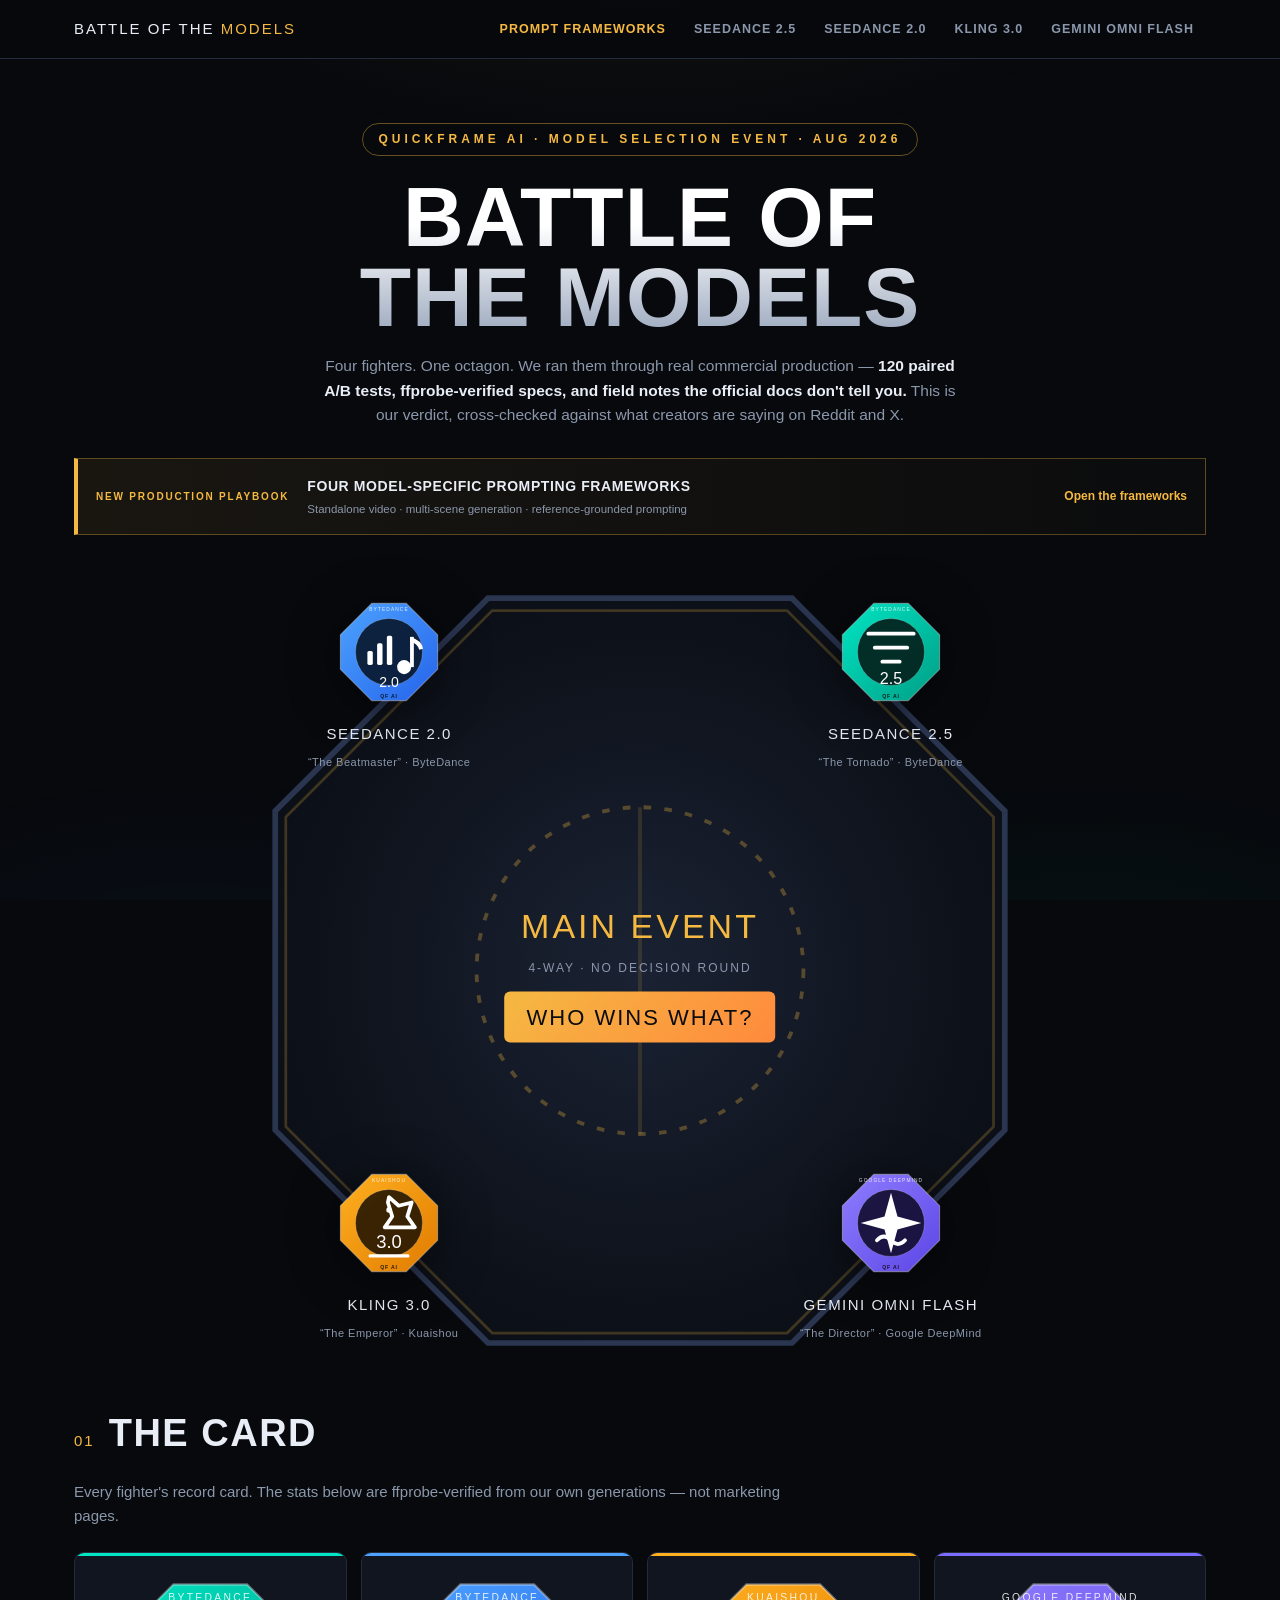
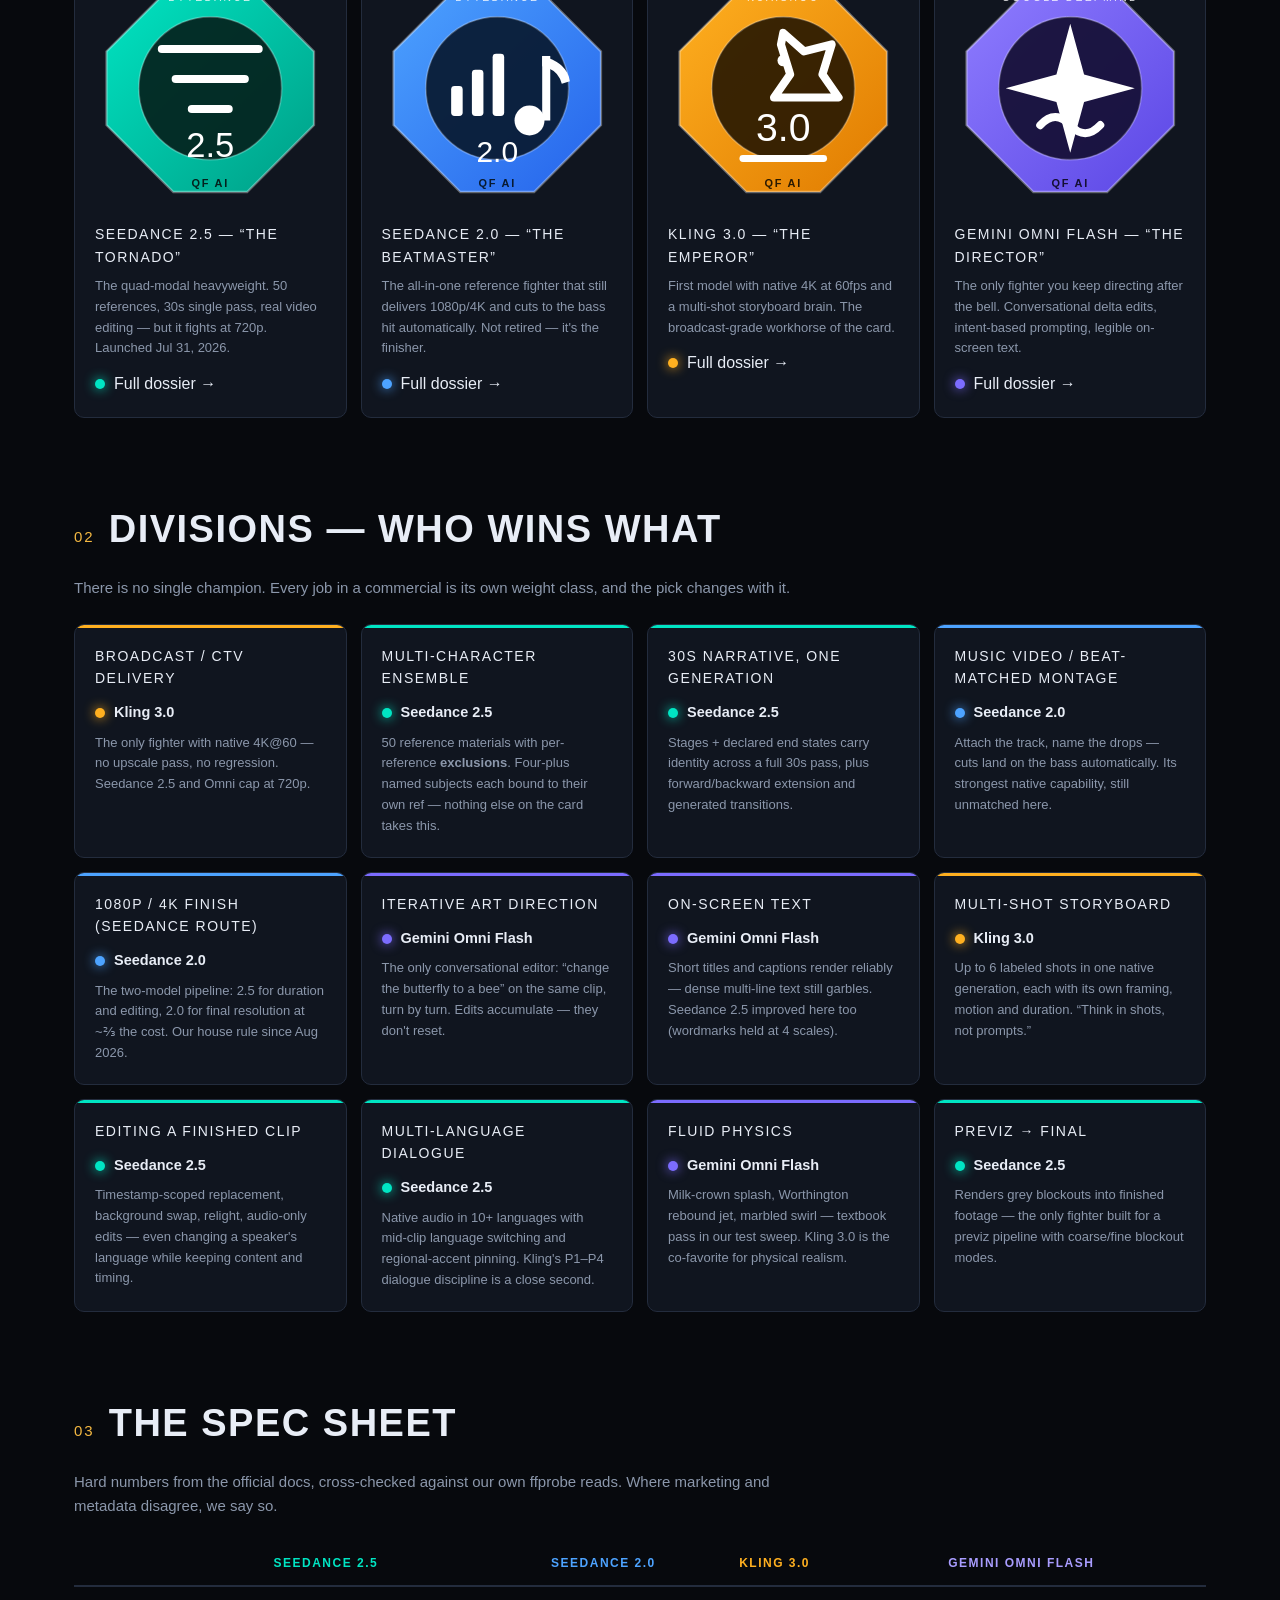
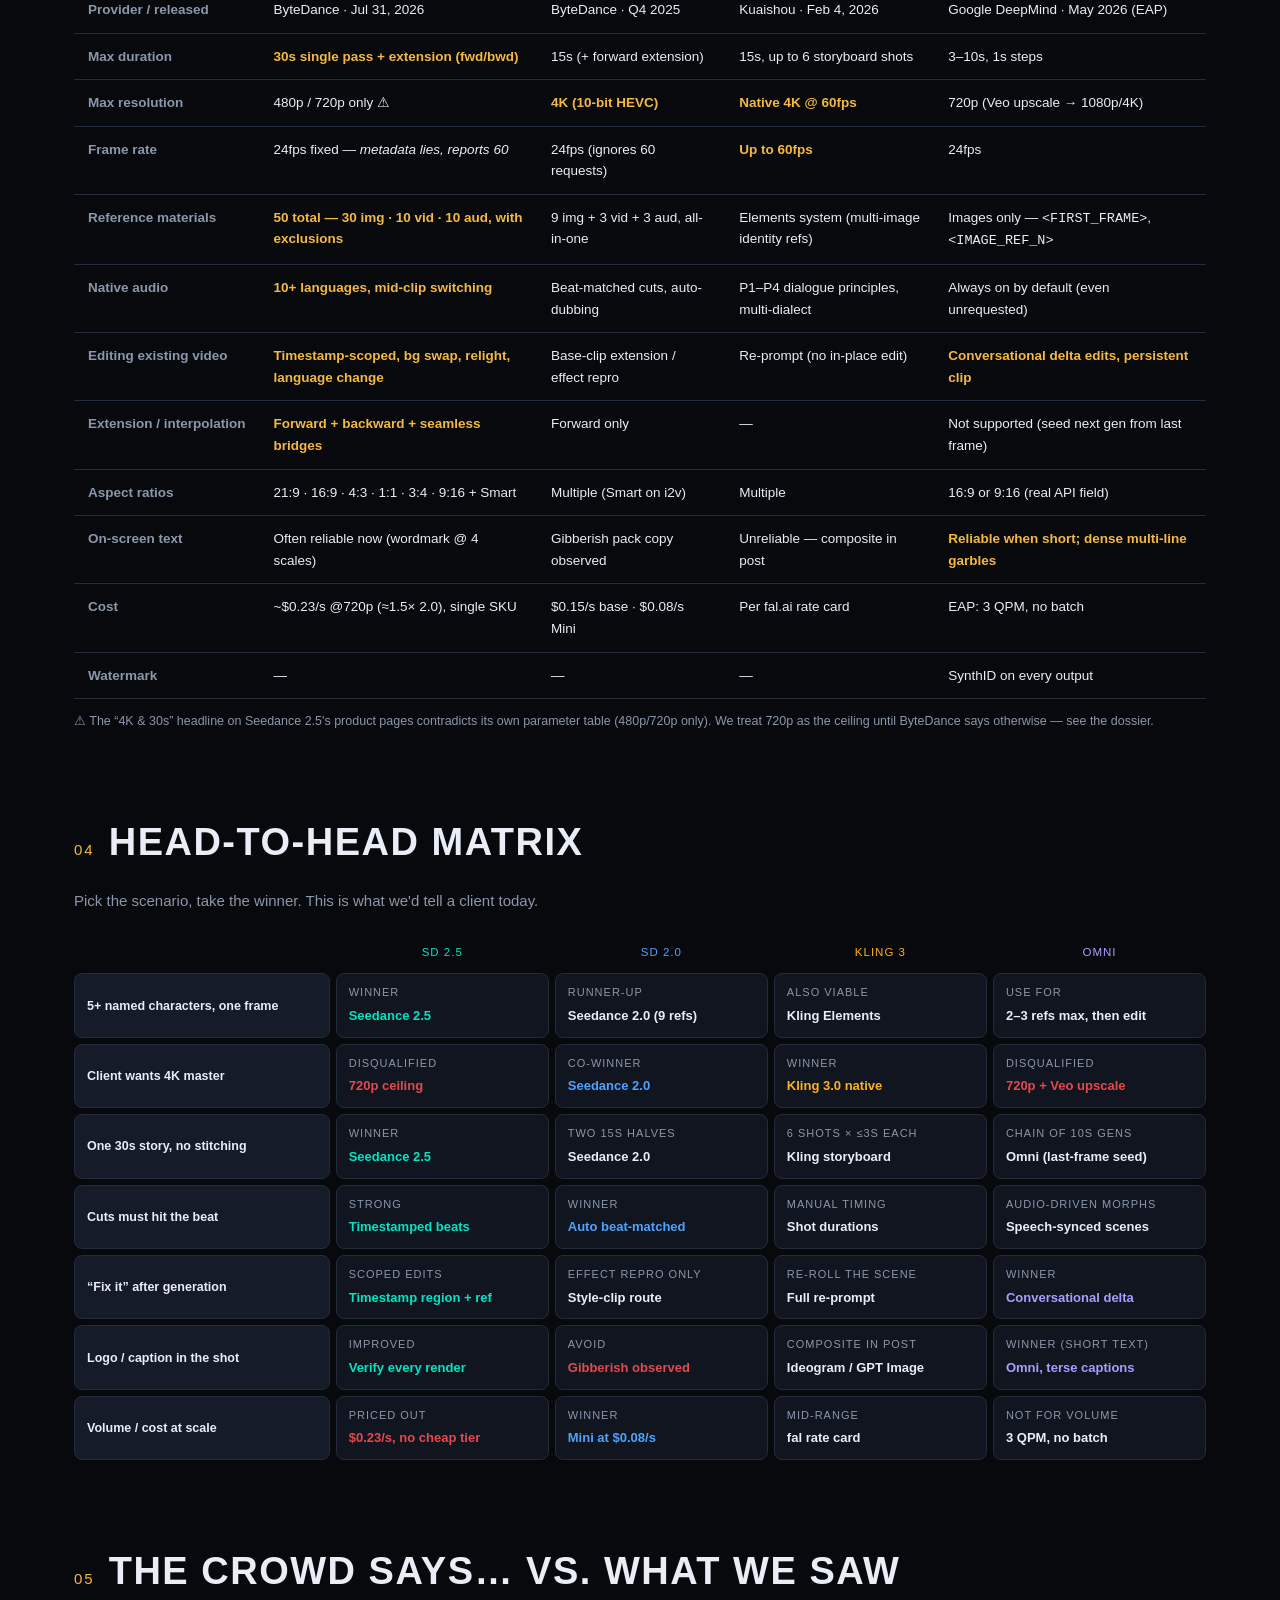
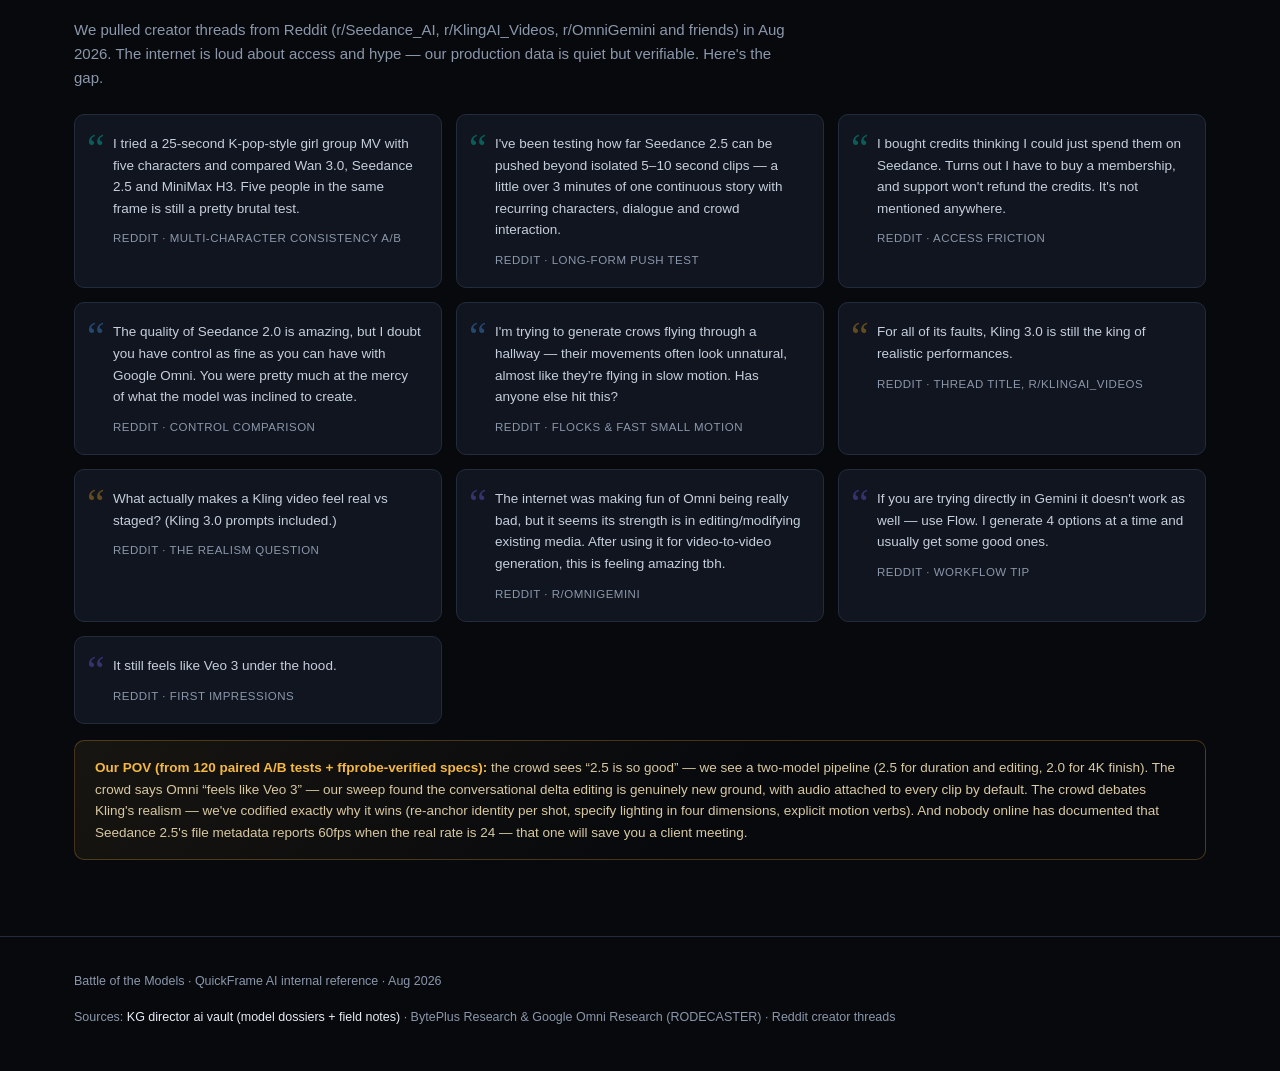
==== commit 340d8986: "Add model prompting frameworks" ====
--- a/index.html
+++ b/index.html
@@ -12,6 +12,7 @@
 <nav class="topbar"><div class="wrap">
   <a class="brand" href="index.html">BATTLE OF THE <em>MODELS</em></a>
   <div class="topnav">
+    <a class="f-playbook" href="prompting-frameworks.html">Prompt Frameworks</a>
     <a class="f-sd25" href="seedance-25.html">Seedance 2.5</a>
     <a class="f-sd20" href="seedance-20.html">Seedance 2.0</a>
     <a class="f-kling" href="kling-3.html">Kling 3.0</a>
@@ -26,6 +27,14 @@
   <b>120 paired A/B tests, ffprobe-verified specs, and field notes the official docs don't tell you.</b>
   This is our verdict, cross-checked against what creators are saying on Reddit and X.</p>
 </div></header>
+
+<div class="wrap">
+  <a class="playbook-callout" href="prompting-frameworks.html">
+    <span class="playbook-callout-tag">NEW PRODUCTION PLAYBOOK</span>
+    <span><b>Four model-specific prompting frameworks</b><small>Standalone video · multi-scene generation · reference-grounded prompting</small></span>
+    <span class="playbook-callout-cta">Open the frameworks</span>
+  </a>
+</div>
 
 <!-- ═══ THE OCTAGON ═══ -->
 <div class="wrap">
--- a/styles.css
+++ b/styles.css
@@ -59,7 +59,7 @@
   backdrop-filter: blur(12px);
   border-bottom: 1px solid var(--line);
 }
-.topbar .wrap { display: flex; align-items: center; gap: 18px; height: 58px; }
+.topbar .wrap { display: flex; align-items: center; gap: 18px; min-height: 58px; padding-top: 8px; padding-bottom: 8px; }
 .brand {
   font-family: var(--font-display);
   font-size: 15px; letter-spacing: 2px; text-transform: uppercase;
@@ -77,6 +77,8 @@
 .topnav a.f-sd20:hover { color: var(--sd20); }
 .topnav a.f-kling:hover { color: var(--kling); }
 .topnav a.f-omni:hover { color: var(--omni); }
+.topnav a.f-playbook { color: var(--gold); }
+.topnav a.f-playbook:hover { color: #0a0c10; background: var(--gold); }
 
 /* ── hero / poster ───────────────────────────────────────── */
 .poster { padding: 64px 0 30px; text-align: center; }
@@ -279,3 +281,112 @@
   .matrix .m-head { display: none; }
   .fighter-hero .wrap { text-align: center; justify-content: center; }
 }
+
+/* ── prompt operations manual ────────────────────────────── */
+.playbook-page { --manual-ink: #d9e0eb; }
+.playbook-hero {
+  padding: 76px 0 54px;
+  border-bottom: 1px solid var(--line);
+  background:
+    linear-gradient(100deg, rgba(245,185,66,.07), transparent 40%),
+    repeating-linear-gradient(135deg, transparent 0 22px, rgba(255,255,255,.012) 22px 23px);
+}
+.playbook-mark {
+  width: max-content; margin-bottom: 20px; padding: 6px 11px;
+  border: 1px solid rgba(245,185,66,.42); color: var(--gold);
+  font-size: 11px; font-weight: 800; letter-spacing: 2.4px;
+}
+.playbook-hero h1 {
+  max-width: 900px; font-family: var(--font-display); font-size: clamp(42px, 7vw, 82px);
+  line-height: .94; letter-spacing: -1.8px; text-transform: uppercase;
+}
+.playbook-intro { max-width: 760px; margin-top: 22px; color: var(--muted); font-size: 17px; }
+.case-strip { display: flex; gap: 0; margin-top: 34px; border-block: 1px solid var(--line); width: max-content; max-width: 100%; }
+.case-strip span { padding: 12px 18px; color: #b9c4d6; font-size: 12px; border-right: 1px solid var(--line); }
+.case-strip span:last-child { border-right: 0; }
+.case-strip b { color: var(--gold); margin-right: 6px; }
+.model-jump { display: flex; flex-wrap: wrap; gap: 9px; margin-top: 24px; }
+.model-jump a {
+  padding: 8px 13px; border: 1px solid color-mix(in srgb, var(--fc) 42%, var(--line));
+  color: var(--manual-ink); text-decoration: none; font-size: 12.5px; font-weight: 750;
+}
+.model-jump a:hover, .model-jump a:focus-visible { color: #07090d; background: var(--fc); outline: none; }
+.playbook-callout {
+  display: grid; grid-template-columns: auto 1fr auto; gap: 18px; align-items: center;
+  padding: 16px 18px; border: 1px solid rgba(245,185,66,.32); border-left: 4px solid var(--gold);
+  background: linear-gradient(90deg, rgba(245,185,66,.08), rgba(245,185,66,.02));
+  color: var(--text); text-decoration: none;
+}
+.playbook-callout-tag { color: var(--gold); font-size: 10px; font-weight: 850; letter-spacing: 1.8px; }
+.playbook-callout b { display: block; font-family: var(--font-display); font-size: 14px; letter-spacing: .6px; text-transform: uppercase; }
+.playbook-callout small { display: block; margin-top: 2px; color: var(--muted); font-size: 11.5px; }
+.playbook-callout-cta { color: var(--gold); font-size: 12px; font-weight: 750; }
+.playbook-callout:hover { border-color: var(--gold); }
+
+.compiler-layout { display: grid; grid-template-columns: minmax(0, 2fr) minmax(240px, .72fr); gap: 18px; align-items: start; }
+.compiler-card { border-top: 3px solid var(--gold); }
+.gate-card { position: sticky; top: 82px; border-left: 3px solid var(--gold); padding: 20px 22px; background: rgba(245,185,66,.055); }
+.gate-card h3 { font-family: var(--font-display); font-size: 18px; text-transform: uppercase; letter-spacing: 1px; }
+.gate-card ol { margin: 16px 0 16px 21px; }
+.gate-card li { padding: 7px 0 7px 4px; color: #c6cfdd; font-size: 13.5px; }
+.gate-card li::marker { color: var(--gold); font-weight: 800; }
+.gate-card p { font-size: 12.5px; color: var(--muted); }
+
+.model-framework { scroll-margin-top: 76px; border-top: 1px solid var(--line); }
+.model-framework-head { display: grid; grid-template-columns: minmax(250px, .8fr) minmax(300px, 1.2fr); gap: 32px; align-items: end; margin-bottom: 18px; }
+.model-code { color: var(--fc); font-size: 11px; font-weight: 800; letter-spacing: 2px; }
+.model-framework-head h2 { font-family: var(--font-display); font-size: clamp(34px, 5vw, 58px); line-height: .95; text-transform: uppercase; margin-top: 7px; }
+.model-framework-head p { color: var(--muted); font-size: 15px; border-left: 2px solid var(--fc); padding-left: 18px; }
+.model-framework-head p b { color: var(--text); }
+.adapter-rules { margin: 22px 0; padding: 12px 15px; border-block: 1px solid color-mix(in srgb, var(--fc) 24%, var(--line)); color: #aeb9ca; font-size: 12.5px; }
+.adapter-rules b { color: var(--fc); }
+.adapter-rules code { color: var(--text); }
+.case-grid { display: grid; grid-template-columns: repeat(3, minmax(0, 1fr)); gap: 14px; align-items: stretch; }
+.case-card { min-width: 0; background: var(--panel); border: 1px solid var(--line); border-top: 3px solid var(--fc); padding: 21px; }
+.case-label { display: flex; align-items: baseline; gap: 11px; margin-bottom: 10px; }
+.case-label span { color: var(--fc); font-family: var(--font-display); font-size: 13px; }
+.case-label h3 { font-family: var(--font-display); font-size: 15px; letter-spacing: .7px; text-transform: uppercase; }
+.case-card > p { min-height: 62px; color: var(--muted); font-size: 13px; }
+.case-card pre.prompt { max-height: 610px; font-size: 11.5px; }
+.prompt-toolbar { display: flex; align-items: center; justify-content: space-between; gap: 12px; margin-top: 14px; }
+.prompt-toolbar h3, .prompt-toolbar b { margin: 0; font-size: 12px; color: var(--fc, var(--gold)); letter-spacing: 1px; text-transform: uppercase; }
+.copy-prompt {
+  appearance: none; border: 1px solid var(--line); background: #0b0f16; color: #b7c1d0;
+  padding: 6px 9px; font: 700 10.5px var(--font-body); letter-spacing: .35px; cursor: pointer;
+}
+.copy-prompt:hover, .copy-prompt:focus-visible { border-color: var(--fc, var(--gold)); color: var(--text); outline: none; }
+.qc-line { border-top: 1px dashed var(--line); padding-top: 12px; color: #8f9bad; font-size: 11.8px; }
+.qc-line b { color: var(--fc); }
+.handoff-grid { display: grid; grid-template-columns: repeat(3, 1fr); border-top: 1px solid var(--line); border-left: 1px solid var(--line); }
+.handoff-grid div { min-height: 120px; padding: 19px; border-right: 1px solid var(--line); border-bottom: 1px solid var(--line); }
+.handoff-grid b { display: block; color: var(--gold); font-family: var(--font-display); font-size: 13px; letter-spacing: 1px; text-transform: uppercase; margin-bottom: 8px; }
+.handoff-grid span { color: var(--muted); font-size: 12.5px; }
+
+@media (max-width: 980px) {
+  .case-grid { grid-template-columns: 1fr; }
+  .case-card > p { min-height: 0; }
+  .compiler-layout { grid-template-columns: 1fr; }
+  .gate-card { position: static; }
+  .handoff-grid { grid-template-columns: repeat(2, 1fr); }
+}
+@media (max-width: 720px) {
+  .topbar .wrap { width: 100%; align-items: flex-start; flex-direction: column; gap: 4px; overflow: hidden; }
+  .topnav { width: 100%; margin-left: 0; display: grid; grid-template-columns: repeat(2, minmax(0, 1fr)); gap: 1px 4px; }
+  .topnav a { min-width: 0; padding: 5px 0; font-size: 10.5px; white-space: normal; }
+  .playbook-hero { padding-top: 52px; }
+  .playbook-hero h1 { max-width: 100%; font-size: 40px; letter-spacing: -1px; overflow-wrap: normal; }
+  .playbook-intro { max-width: 100%; font-size: 15px; }
+  .case-strip { width: 100%; flex-direction: column; }
+  .playbook-callout { grid-template-columns: 1fr; gap: 7px; }
+  .case-strip span { border-right: 0; border-bottom: 1px solid var(--line); }
+  .case-strip span:last-child { border-bottom: 0; }
+  .model-framework-head { grid-template-columns: 1fr; gap: 16px; }
+  .handoff-grid { grid-template-columns: 1fr; }
+  .framework .step { grid-template-columns: 42px 1fr; gap: 10px; }
+  .step-num { width: 36px; height: 36px; }
+}
+
+@media (prefers-reduced-motion: reduce) {
+  html { scroll-behavior: auto; }
+  * { transition: none !important; }
+}
